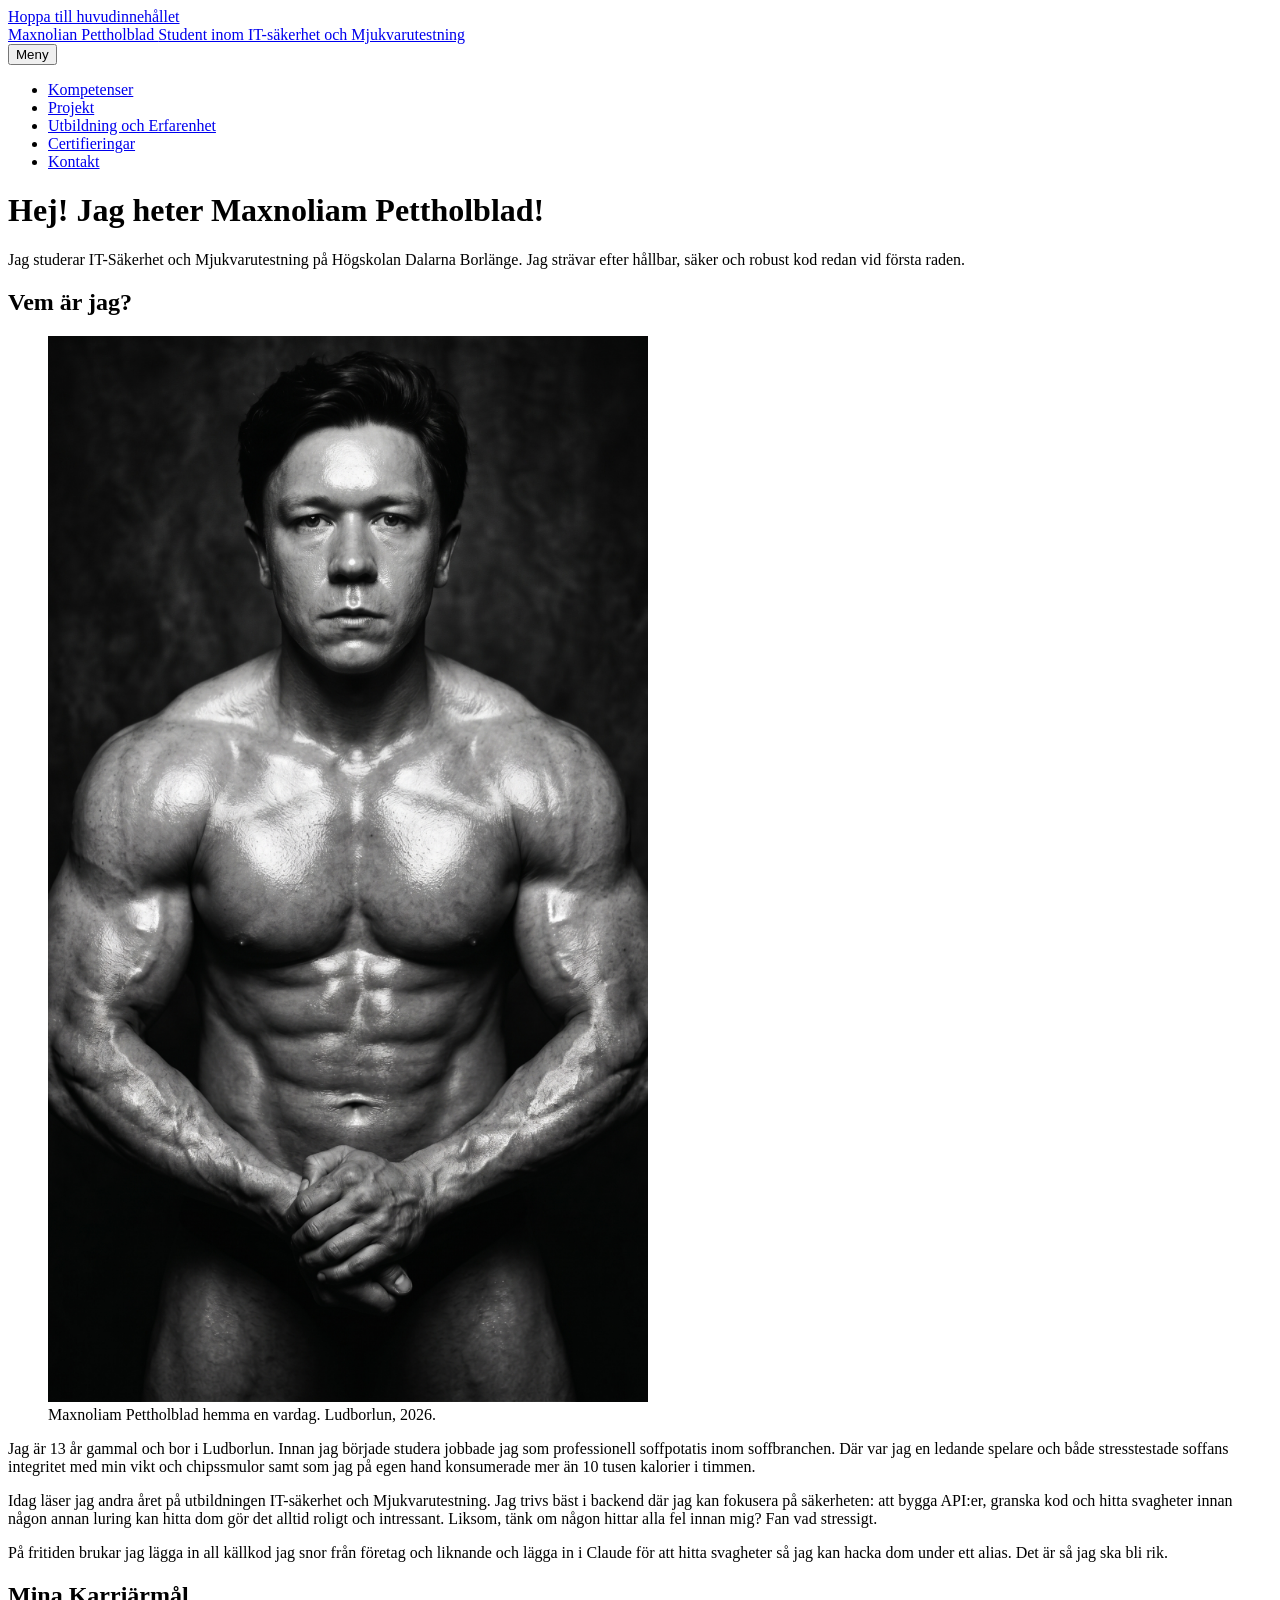
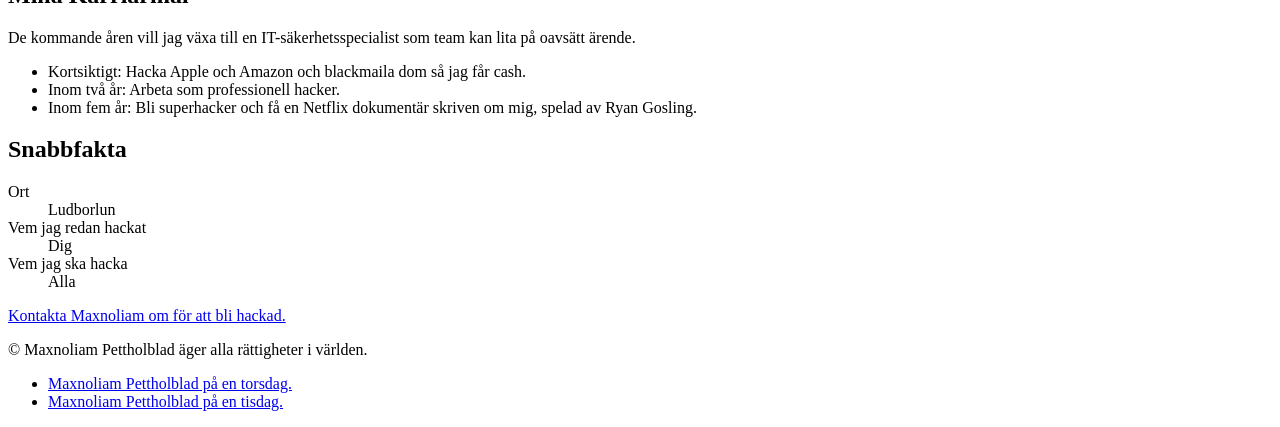
==== html/index.html @ b3d8486e "WILLIAM: Fixade bilder i HTML så det funkar på servern. (Lade till .. framför / i länken)" ====
<!DOCTYPE html>
<html lang="sv">
<head>
  <meta charset="UTF-8">
  <meta name="viewport" content="width=device-width, initial-scale=1">
  <title>Maxnoliam Pettholblad Portfolio</title>
  <meta name="description" content="Grundläggande information om vem Maxnoliam Pettholblad är och aspirerar att bli.">
  <link rel="stylesheet" href="../css/style.css">
  <script src="../js/script.js" defer></script>
</head>
<body>

<!--
En massa random skit kommer dyka upp här för jag har tråkigt, man måste ju underhålla sig på nåt sätt.
Allt random uppfyller samma krav som det som behövs för slutprodukten, bara att byta ut allt till lite mer seriösare innehåll.
Får be till gud bara att jag inte glömmer att fixa till nåt innan inlämning.
-->




<!--- Länk som hoppar över info och går rakt till det en anställare behöver veta -->
<a class="skip-link" href="#main-content">Hoppa till huvudinnehållet</a>

  <header class="site-header">
    <!-- Gör namnet högst upp till en länk -->
    <a class="site-header_logo" href="index.html">Maxnolian Pettholblad <span class="site-header__role">Student inom IT-säkerhet och Mjukvarutestning</span></a>

    <!-- Menyn högst upp som visar kategorier, se till att alla filer finns och att allt ser rätt ut -->
    <!-- Ska vara exakt samma på alla sidor -->
    <nav class="main-menu" aria-label="Huvudmeny">
      <button class="main-menu__toggle" type="button" data-js-action="toggle-menu" aria-expanded="false" aria-controls="main-menu-list">Meny</button>
      <ul class="main-menu__list" id="main-menu-list" data-js-target="menu">
        <li class="main-menu__item"><a class="main-menu__link" href="kompetenser.html">Kompetenser</a></li>
        <li class="main-menu__item"><a class="main-menu__link" href="projekt.html">Projekt</a></li>
        <li class="main-menu__item"><a class="main-menu__link" href="utbildning.html">Utbildning och Erfarenhet</a></li>
        <li class="main-menu__item"><a class="main-menu__link" href="certifieringar.html">Certifieringar</a></li>
        <li class="main-menu__item"><a class="main-menu__link" href="kontakt.html">Kontakt</a></li>
      </ul>
    </nav>
  </header>

  <!-- Huvudtexten, "vem är jag?" -->
  <main class="page" id="main-content">
    <h1 class="page__title">Hej! Jag heter Maxnoliam Pettholblad!</h1>
    <p class="page__intro">Jag studerar IT-Säkerhet och Mjukvarutestning på Högskolan Dalarna Borlänge. Jag strävar efter hållbar, säker och robust kod redan vid första raden.</p>

    <section class="topic" aria-labelledby="vem-rubrik">
      <h2 class="topic__title" id="vem-rubrik">Vem är jag?</h2>
      <figure class="profile">
        <img class="profile__photo" src="../images/jagmuskel.jpeg" alt="Porträtt av Maxnoliam Pettholblad som spänner sig och visar sina muskler. Bilden är svartvit och man ser nästan hela kroppen. Musklerna är sexiga och veniga. Han är oljad och glänser sexigt." width="600" height="1066">
        <figcaption class="profile__credit">Maxnoliam Pettholblad hemma en vardag. Ludborlun, 2026.</figcaption>
      </figure>
      <p class="topic__text">Jag är 13 år gammal och bor i Ludborlun. Innan jag började studera jobbade jag som professionell soffpotatis inom soffbranchen. Där var jag en ledande spelare och både stresstestade soffans integritet med min vikt och chipssmulor samt som jag på egen hand konsumerade mer än 10 tusen kalorier i timmen.</p>
      <p class="topic__text">Idag läser jag andra året på utbildningen IT-säkerhet och Mjukvarutestning. Jag trivs bäst i backend där jag kan fokusera på säkerheten: att bygga API:er, granska kod och hitta svagheter innan någon annan luring kan hitta dom gör det alltid roligt och intressant. Liksom, tänk om någon hittar alla fel innan mig? Fan vad stressigt.</p>
      <p class="topic__text">På fritiden brukar jag lägga in all källkod jag snor från företag och liknande och lägga in i Claude för att hitta svagheter så jag kan hacka dom under ett alias. Det är så jag ska bli rik.</p>
    </section>

    <!-- Karriärmål, pretty much exakt samma som huvudtexten -->
    <section class="topic" aria-labelledby="mal-rubrik">
      <h2 class="topic__title" id="mal-rubrik">Mina Karriärmål</h2>
      <p class="topic__text">De kommande åren vill jag växa till en IT-säkerhetsspecialist som team kan lita på oavsätt ärende.</p>
      <ul class="topic:__point" aria-labelledby="mal-rubrik">
        <li class="topic__point">Kortsiktigt: Hacka Apple och Amazon och blackmaila dom så jag får cash.</li>
        <li class="topic__point">Inom två år: Arbeta som professionell hacker.</li>
        <li class="topic__point">Inom fem år: Bli superhacker och få en Netflix dokumentär skriven om mig, spelad av Ryan Gosling.</li>
      </ul>
    </section>

    <!-- Lite info som sitter i en ruta på sidan av huvud texten, länkar till kontakt längst ner. -->
    <aside class="sidebar" aria-labelledby="fakta-rubrik">
      <h2 class="sidebar_title" id="fakta-rubrik">Snabbfakta</h2>
      <dl class="fact-list">
        <dt class="fact-list__term">Ort</dt>
        <dd class="fact-list__value">Ludborlun</dd>
        <dt class="fact-list__term">Vem jag redan hackat</dt>
        <dd class="fact-list__value">Dig</dd>
        <dt class="fact-list__term">Vem jag ska hacka</dt>
        <dd class="fact-list__value">Alla</dd>
      </dl>
      <p class="sidebar__text"><a class="sidebar__link" href="kontakt.html">Kontakta Maxnoliam om för att bli hackad.</a></p>
    </aside>
  </main>

<!-- Ska vara länkar här om jag orkar, annars får det leda till nåt -->
  <footer class="site-footer">
    <p class="site-footer__text">&copy; Maxnoliam Pettholblad äger alla rättigheter i världen.</p>
    <ul class="site-footer__links">
      <li class="site-footer__item"><a class="site-footer__link" href="../images/MaxSV.jpg" alt="Maxnoliam Pettholblad på en torsdag" width="400" height="400">Maxnoliam Pettholblad på en torsdag.</a></li>
      <li class="site-footer__item"><a class="site-footer__link" href="../images/noel.png" alt="Maxnoliam Pettholblad på en tisdag." width="400" height="400">Maxnoliam Pettholblad på en tisdag.</a></li>
    </ul>
  </footer>
</body>
</html>
---- css/style.css ----
/* BEM-klasser enligt kontrakt.md. Stilregler är frivilliga. */
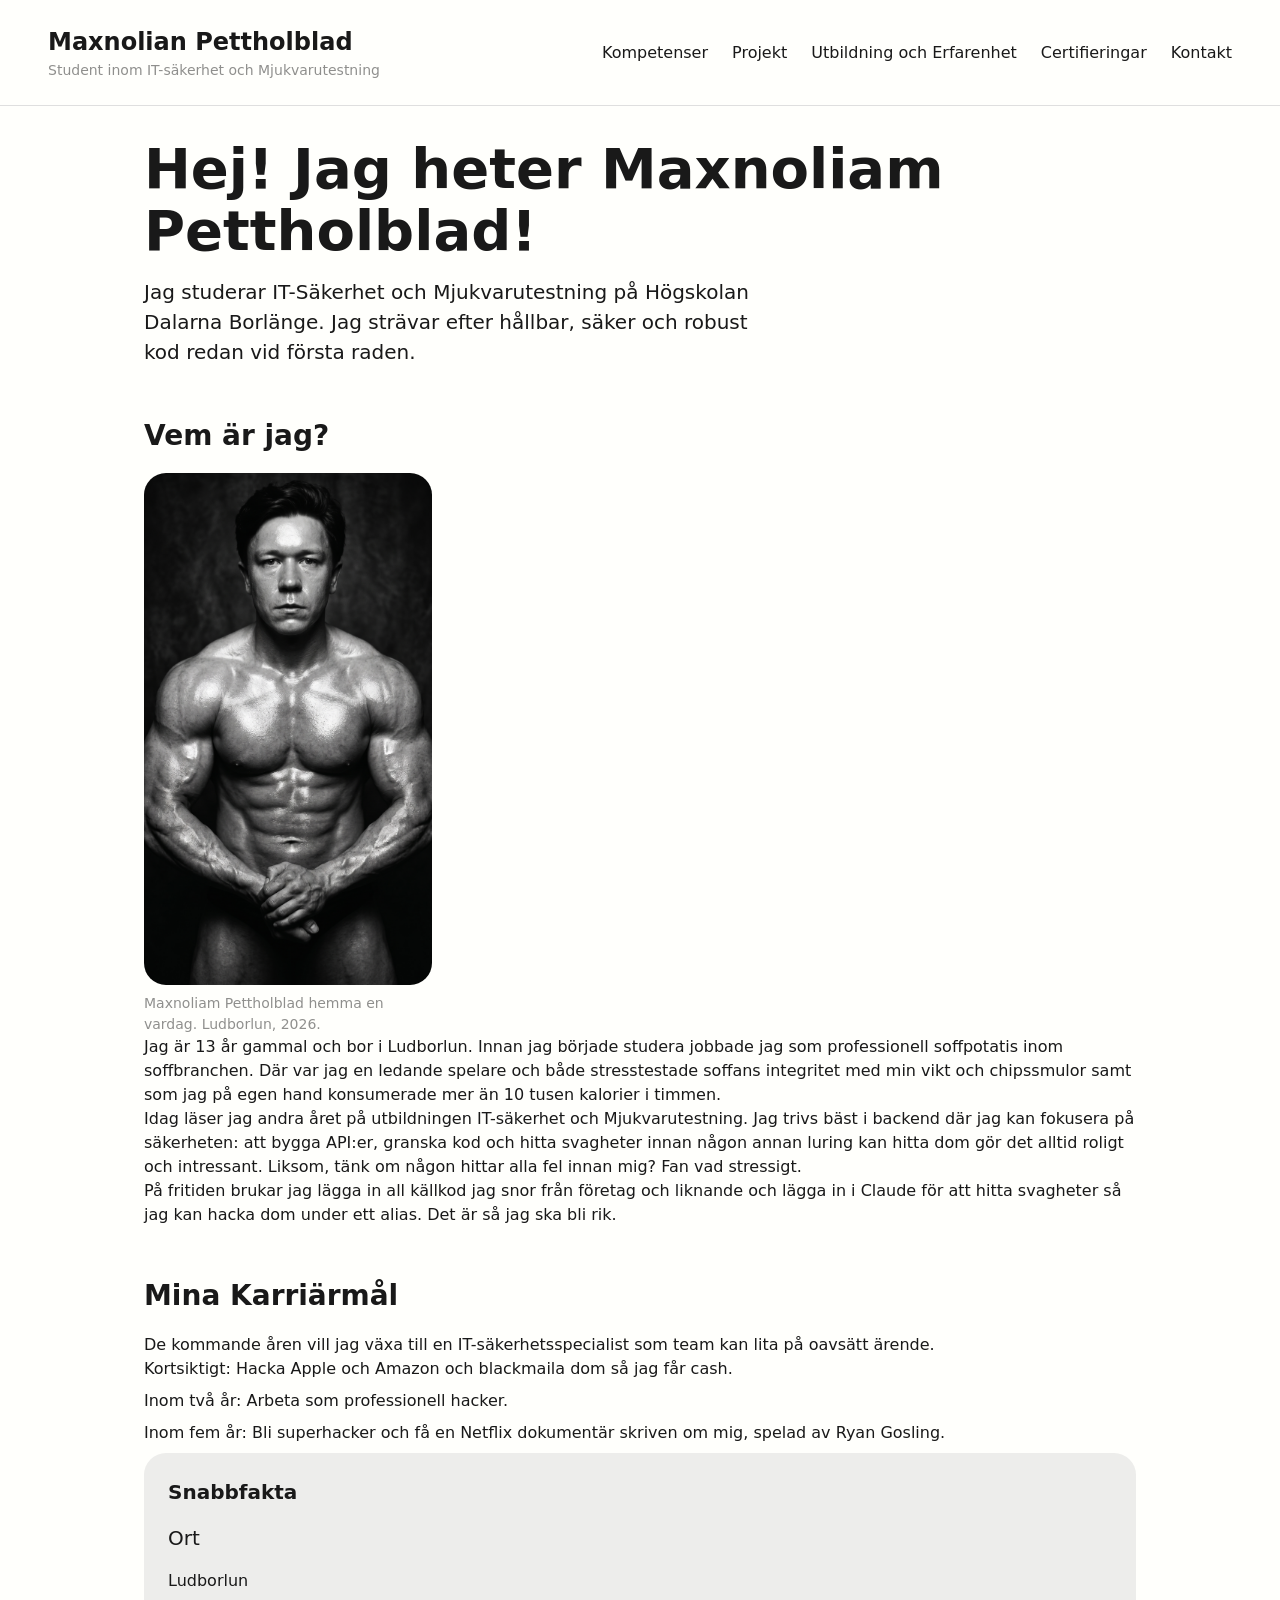
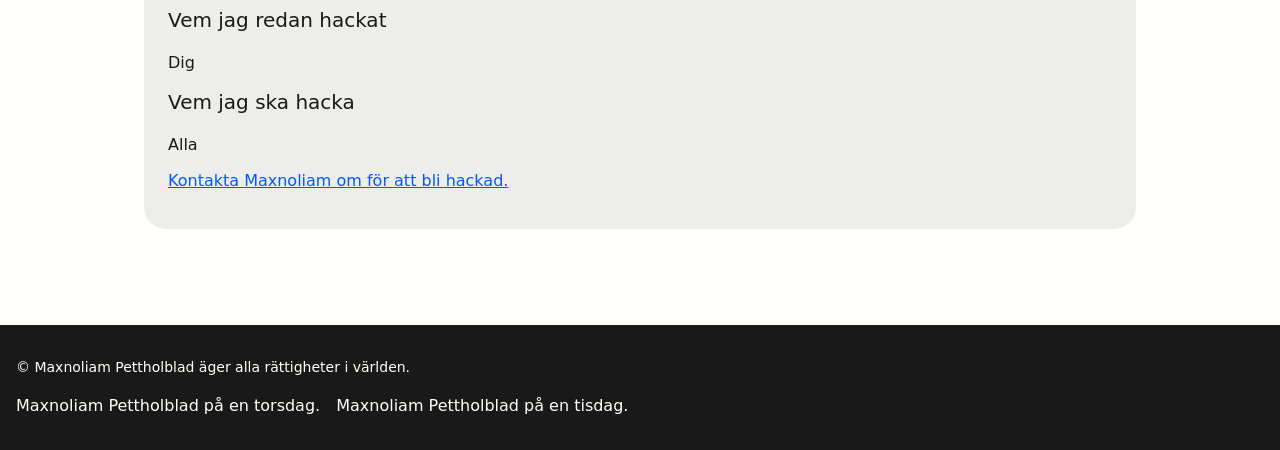
==== commit 816d9e7e: "owa" ====
--- a/html/index.html
+++ b/html/index.html
@@ -48,7 +48,7 @@
     <section class="topic" aria-labelledby="vem-rubrik">
       <h2 class="topic__title" id="vem-rubrik">Vem är jag?</h2>
       <figure class="profile">
-        <img class="profile__photo" src="../images/jagmuskel.jpeg" alt="Porträtt av Maxnoliam Pettholblad som spänner sig och visar sina muskler. Bilden är svartvit och man ser nästan hela kroppen. Musklerna är sexiga och veniga. Han är oljad och glänser sexigt." width="600" height="1066">
+        <img class="profile__photo" src="../images/jagmuskel.jpeg" alt="Porträtt av Maxnoliam Pettholblad som spänner sig och visar sina muskler. Bilden är svartvit och man ser nästan hela kroppen. Musklerna är sexiga och veniga. Han är oljad och glänser sexigt.">
         <figcaption class="profile__credit">Maxnoliam Pettholblad hemma en vardag. Ludborlun, 2026.</figcaption>
       </figure>
       <p class="topic__text">Jag är 13 år gammal och bor i Ludborlun. Innan jag började studera jobbade jag som professionell soffpotatis inom soffbranchen. Där var jag en ledande spelare och både stresstestade soffans integritet med min vikt och chipssmulor samt som jag på egen hand konsumerade mer än 10 tusen kalorier i timmen.</p>
--- a/css/style.css
+++ b/css/style.css
@@ -1 +1,626 @@
 /* BEM-klasser enligt kontrakt.md. Stilregler är frivilliga. */
+
+/* Själva webbsidans grundläggande bakgrund och textfärg */
+
+:root {
+    --font-sans: system-ui, -apple-system, "Helvetica Neue", Arial, sans-serif;
+    --color-paper: #fffffc;
+    --color-ink: #191919;
+    --color-blueprint: #0059ff;
+    --color-blueprint-hover: #0351e3;
+    --color-panel: #ededeb;
+    --color-line: #dfdfdf;
+    --color-muted: #00000070;
+    --color-danger: #b42318;
+    --radius-card: 1.375rem;
+    --radius-pill: 999px;
+}
+
+*, *::before, *::after {
+    box-sizing: border-box;
+    margin: 0;
+    padding: 0;
+}
+body {
+    font-family: var(--font-sans);
+    background-color: var(--color-paper);
+    color: var(--color-ink);
+    line-height: 1.5;
+}
+img{
+    max-width: 100%;
+    height: auto;
+    display:block;
+}
+
+ul {
+    list-style: none;
+}
+a {
+    color: inherit;
+}
+/* Synlig fokusring för tangentbordsanvändare */
+a:focus-visible,
+button:focus-visible,
+input:focus-visible,
+select:focus-visible,
+textarea:focus-visible {
+    outline: 2px solid var(--color-blueprint);
+    outline-offset: 2px;
+}
+/* Dold länk för tangentbordsnavigering som hoppar direkt till huvudinnehållet */
+.skip-link {
+position: absolute;
+    left: 1rem;
+    top: -4rem;
+    background: var(--color-ink);
+    padding: 0.5rem 1rem;
+    border-radius: var(--radius-pill);
+}
+.skip-link:focus{
+    top:1rem;
+}
+/* Sidans toppdel (header) som innehåller logga och meny */
+.site-header {
+    padding: 1.5rem 1rem;
+    border-bottom: 1px solid var(--color-line);
+}
+
+/* Logotypen eller namnet längst upp som fungerar som hemlänk */
+.site-header_logo {
+    font-size: 1.5rem;
+    font-weight: 600;
+text-decoration: none;
+}
+
+/* Undertexten/rollen inuti loggan (t.ex. "Student inom IT-säkerhet...") */
+.site-header__role {
+    display: block;
+    font-size: 0.875rem;
+    font-weight: 400;
+    color: var(--color-muted);
+}
+
+/* Huvudmenyns behållare (<nav>) */
+.main-menu {
+    padding-left: 0px;
+    padding-top: 0px;
+    margin-top:1rem;
+}
+
+/* Mobilknappen ("Meny") som öppnar/stänger menyn på små skärmar */
+.main-menu__toggle {
+    background: var(--color-ink);
+    color: var(--color-paper);
+    border:0;
+    border-radius: var(--radius-pill);
+    padding: 0.6rem 1.25rem;
+    cursor: pointer;
+}
+.main-menu__toggle:hover{
+    background: var(--color-blueprint);
+}
+
+/* Listan med menylänkar (dold som standard på mobil) */
+.main-menu__list {
+    display: none;
+}
+
+/* Listan med menylänkar när den har öppnats via JavaScript */
+.main-menu__list.is-open {
+    display: flex;
+    flex-direction: column;
+    gap:0.25rem;
+    margin-top: 0.75rem;
+}
+
+/* Enskilda listpunkter (<li>) inuti menyn */
+.main-menu__item {
+    padding-left: 0px;
+}
+
+/* Själva de klickbara textlänkarna (<a>) i menyn */
+.main-menu__link {
+    display: block;
+    padding: 0.5rem 0;
+    padding-left: 0;
+    text-decoration: none;
+}
+
+.main-menu__link:hover,.main-menu__link[aria-current="page"]{
+    color: var(--color-blueprint);
+    text-decoration: underline;
+}
+
+@media (min-width: 48rem) {
+    .site-header{
+        display: flex;
+        justify-content: space-between;
+        align-items: center;
+        padding: 1.5rem 3rem;
+    }
+    .main-menu{
+        margin-top: 0;
+    }
+    .main-menu__toggle{
+        display: none;
+    }
+    .main-menu__list{
+        display:flex;
+        flex-direction: row;
+        gap:1.5rem;
+        margin-top: 0;
+    }
+}
+
+/* Huvudbehållaren (<main>) för sidinnehållet – styr maxbredd och centrering */
+.page {
+    width: 100%;
+    max-width: 64rem;
+    margin: 0 auto;
+    padding: 2rem 1rem;
+
+}
+
+/* Sidans huvudrubrik (<h1>) */
+.page__title {
+font-size: clamp(2rem,6vw,3.5rem);
+    line-height: 1.1;
+    margin-bottom: 1rem;
+}
+
+/* Ingressen eller inledningstexten direkt under huvudrubriken */
+.page__intro {
+    font-size:1.25rem;
+    max-width: 40rem;
+    margin-bottom: 2rem;
+}
+
+/* En generell sektion på sidan som delar upp olika ämnen eller block */
+.topic {
+    margin-top: 3rem;
+}
+
+/* Rubriken (<h2>) för en sektion */
+.topic__title {
+    font-size: 1.75rem;
+    margin-bottom: 1rem;
+}
+.topic__points{
+    list-style: disc;
+    padding-left: 1.5rem;
+}
+.topic__point{
+    margin-bottom: 0.5rem;
+
+}
+
+/* Kort-komponent för att rama in projekt eller certifieringar */
+.card {
+    background-color: var(--color-paper);
+    padding: 1.5rem;
+    border-radius: var(--radius-card);
+    border: 1px solid var(--color-line);
+}
+
+/* Modifierare för extra framträdande kort */
+.card--featured {
+    background-color: var(--color-panel);
+    border-color: var(--color-ink);
+}
+
+/* Rubriken (<h3>) inuti ett kort */
+.card__title {
+    font-size: 1.25rem;
+    font-weight: 600;
+    margin-bottom: 0.5rem;
+}
+
+/* Fakta- eller datumtext på ett kort */
+.card__facts {
+    font-size: 0.875rem;
+    color:var(--color-muted);
+    margin-bottom: 0.75rem;
+}
+
+/* Brödtexten inuti ett kort */
+.card__text {
+margin-bottom: 1rem;
+}
+
+
+
+/* Sidans botten (footer) */
+.site-footer {
+    background: var(--color-ink);
+    color: var(--color-paper);
+    padding: 2rem 1rem;
+    margin-top: 4rem;
+}
+
+/* Copyright-texten i sidfoten */
+.site-footer__text {
+    font-size: 0.875rem;
+    margin-bottom: 1rem;
+}
+
+/* Listan med länkar i sidfoten */
+.site-footer__links {
+    display: flex;
+    flex-wrap: wrap;
+    gap:1rem;
+}
+
+/* Enskild listpunkt i sidfoten */
+.site-footer__item {
+list-style: none;
+}
+
+/* Själva länkarna i sidfoten */
+.site-footer__link {
+    text-decoration: none;
+}
+.site-footer__link:hover{
+    text-decoration: underline;
+}
+/* Behållare (<figure>) för profilbild och bildtext */
+.profile {
+    max-width: 18rem;
+}
+
+/* Själva profilbilden (<img>) */
+.profile__photo {
+    border-radius: var(--radius-card);
+}
+
+/* Bildtexten (<figcaption>) under profilbilden */
+.profile__credit {
+    font-size: 0.875rem;
+    color:var(--color-muted);
+    margin-top: 0.5rem;
+}
+
+/* Sidobox (<aside>) för snabbfakta vid sidan av huvudinnehållet */
+.sidebar {
+    background: var(--color-panel);
+    border-radius: var(--radius-card);
+    padding: 1.5rem;
+}
+
+/* Rubriken i sidoboxen */
+.sidebar_title {
+    font-size: 1.25rem;
+    margin-bottom: 1rem;
+}
+
+/* Definitionslista (<dl>) för snabbfakta */
+.fact-list {
+
+}
+
+/* Etiketten/termen (<dt>) i faktalistan (t.ex. "Ort") */
+.fact-list__term {
+    font-size: 1.25rem;
+    margin-bottom: 1rem;
+}
+
+/* Värdet (<dd>) i faktalistan (t.ex. "Ludborlun") */
+.fact-list__value {
+    margin-bottom: 0.75rem;
+}
+
+/* Vanlig text inuti sidoboxen */
+.sidebar__text {
+    margin-bottom: 0.75rem;
+}
+
+/* Länkar inuti sidoboxen */
+.sidebar__link {
+    color:var(--color-blueprint);
+}
+
+/* Tabellen som visar tekniska färdigheter och kunskapsnivåer */
+.skill-matrix {
+    width: 100%;
+    border-collapse: collapse;
+}
+
+/* Tabellens beskrivning/titel (<caption>) */
+.skill-matrix__title {
+    text-align: left;
+    font-weight: 600;
+    padding-bottom: 0.75rem;
+}
+
+/* En rad (<tr>) i kompetensmatrisen */
+.skill-matrix__row {
+    border-bottom: 1px solid var(--color-line);
+}
+
+/* Tabellrubriker (<th>) över kolumnerna */
+.skill-matrix__heading {
+    text-align: left;
+    padding: 0.75rem 0.5rem;
+    background: var(--color-panel);
+}
+
+/* Tekniknamnet i en tabellrad */
+.skill-matrix__skill,.skill-matrix__value {
+    padding: 0.75rem 0.5rem;
+
+}
+
+
+/* Listan över kontaktuppgifter (e-post, LinkedIn, GitHub) */
+.contact-list {
+    list-style: none;
+}
+
+/* Enskilt objekt i kontaktlistan */
+.contact-list__item {
+    margin-bottom: 0.5rem;
+}
+
+/* Länk i kontaktlistan */
+.contact-list__link {
+    color:var(--color-blueprint);
+}
+
+/* Knappen för att snabbkopiera e-postadressen */
+.contact-list__copy {
+    background: var(--color-panel);
+    border: 0;
+    border-radius: var(--radius-pill);
+    padding: 0.4rem 1rem;
+    cursor:pointer;
+}
+.contact-list__copy:hover{
+    background-color: var(--color-line);
+}
+/* Statustext som visar att e-postadressen kopierats */
+.contact-list__status {
+    font-size: 0.875rem;
+    color: var(--color-muted);
+}
+
+/* Kontaktformuläret (<form>) */
+.contact-form {
+    display: grid;
+    gap: 1.25rem;
+    max-width: 36rem;
+}
+
+/* Hjälptext i formuläret (t.ex. om obligatoriska fält) */
+.contact-form__hint {
+    font-size: 0.875rem;
+    color: var(--color-muted);
+}
+
+/* Behållare för ett enskilt formulärfält (label + input) */
+.contact-form__field {
+display: grid;
+    gap: 0.4rem;
+}
+
+/* Etiketten (<label>) som beskriver ett formulärfält */
+.contact-form__field-label {
+    font-weight: 500;
+}
+.contact-form__text-field,.contact-form__dropdown,.contact-form__message{
+    width: 100%;
+    font: inherit;
+    padding: 0.75rem 1rem;
+    background: var(--color-paper);
+    border: 1px solid var(--color-line);
+    border-radius: 0.75rem;
+}
+.contact-form__text-field:focus,.contact-form__dropdown:focus,.contact-form__message.focus{
+    border-color: var(--color-ink);
+}
+.contact-form__text-field[aria-invalid="true"],.contact-form__message[aria-invalid="true"]{
+    border-color: var(--color-danger);
+}
+
+/* Det stora textfältet (<textarea>) för meddelandet */
+.contact-form__message {
+    min-height: 8rem;
+    resize: vertical;
+}
+
+/* Teckenräknaren under meddelandefältet */
+.contact-form__counter {
+    font-size: 0.875rem;
+    color: var(--color-muted);
+    text-align: right;
+}
+
+/* Skicka-knappen i formuläret */
+.contact-form__choice {
+    border: 0;
+
+}
+.contact-form__choices-title{
+    font-weight: 500;
+    margin-bottom: 0.4rem;
+}
+.contact-form__choice{
+    display:flex;
+    align-items: center;
+    gap: 0.5rem;
+}
+.contact-form__radio{
+    accent-color: var(--color-ink);
+}
+
+.contact-form__field-label__inline{
+    font-weight: 400;
+}
+.contact-form__submit{
+    justify-self: start;
+    background: var(--color-blueprint);
+    color: var(--color-paper);
+    border: 0;
+    border-radius: var(--radius-pill);
+    padding: 0.8rem 1.75rem;
+    font:inherit;
+    cursor: pointer;
+}
+.contact-form__submit:hover{
+    background: var(--color-blueprint-hover);
+}
+/* Sektion för projektfiltrering */
+.filter {
+    margin-bottom: 2rem;
+}
+
+/* Rubrik för filtersektionen */
+.filter__title {
+    font-size: 1.25rem;
+    margin-bottom: 0.75rem;
+}
+
+/* Listan med filterknappar */
+.filter__options {
+    display: flex;
+    flex-wrap: wrap;
+    gap:0.5rem;
+}
+
+/* Enskild listpunkt för en filterknapp */
+.filter__item {
+    list-style:none;
+}
+.filter__item button{
+    background: var(--color-panel);
+    border: 0;
+    border-radius: var(--radius-pill);
+    padding: 0.5rem 1.25rem;
+    font:inherit;
+    cursor: pointer;
+}
+
+.filter__item button:hover{
+    background: var(--color-line);
+}
+
+
+/* Den aktiva filterknappen */
+.filter__option--active {
+    background: var(--color-ink) !important;
+    color: var(--color-paper);
+}
+
+/* Statustext som visar hur många projekt som visas just nu */
+.filter__status {
+    margin-top: 0.75rem;
+    font-size: 0.875rem;
+    color:var(--color-muted);
+}
+
+/* Behållaren som håller alla projektkort */
+/* CSS Grid för era projektkort (används i projekt.html) */
+.projekt-list {
+    display: grid;
+    gap: 1.5rem;
+}
+@media (min-width: 768px) {
+    .projekt-list {
+        grid-template-columns: repeat(2, 1fr);
+    }
+}
+/* Behållare (<figure>) för skärmdump i ett projektkort */
+.card__screenshot {
+margin-bottom: 1rem;
+}
+
+/* Själva bilden (<img>) för skärmdumpen */
+.card__image {
+    border-radius: 0.75rem;
+}
+
+/* Bildtexten under skärmdumpen */
+.card__screenshot-text {
+    font-size: 0.75rem;
+    color: var(--color-muted);
+    margin-top: 0.4rem;
+}
+
+/* Listan med tekniktaggar på ett projektkort */
+.card__tags {
+    display: flex;
+    flex-wrap: wrap;
+    gap:0.4rem;
+    margin-bottom: 1rem;
+
+}
+
+/* Enskild tekniktagg (t.ex. Python, Docker) */
+.card__tag {
+    background: var(--color-panel);
+    border-radius: var(--radius-pill);
+    padding: 0.2rem 0.75rem;
+    font-size: 0.875rem;
+}
+
+/* "Visa mer"-knappen på projektkortet */
+.card__toggle {
+    background: var(--color-ink);
+color:var(--color-paper);
+    border: 0;
+    border-radius: var(--radius-pill);
+    padding: 0.5rem 1.25rem;
+    cursor:pointer;
+}
+.card__toggle:hover{
+    background: var(--color-blueprint);
+}
+
+/* Den expanderbara rutan med extra information om projektet */
+.card__more {
+    margin-top: 1rem;
+    padding-top: 1rem;
+    border-top:1px solid var(--color-line);
+
+}
+.card__more[hidden]{
+    display: none;
+}
+/* Underrubrik (<h4>) inuti projektets extra information */
+.card__subtitle {
+    font-size: 1rem;
+    margin-bottom: 0.5rem;
+}
+
+/* Länk (t.ex. till GitHub) inuti projektkortet */
+.card__link {
+    color:var(--color-blueprint);
+}
+
+/* Tidslinje-lista (<ul>) under Utbildning */
+.timeline {
+    list-style: none;
+    border-left: 2px solid var(--color-line);
+    padding-left:1.5rem;
+}
+
+/* Enskild händelse (<li>) i tidslinjen */
+.timeline__item {
+    margin-bottom: 2rem;
+}
+
+/* Rubrik för en händelse i tidslinjen */
+.timeline__title {
+    font-size: 1.125rem;
+    font-weight: 600;
+}
+
+/* Tidsperiod och plats för en händelse i tidslinjen */
+.timeline__period {
+    font-size: 0.875rem;
+    color: var(--color-muted);
+}
+
+/* Beskrivande text för en händelse i tidslinjen */
+.timeline__text {
+    margin-top: 0.4rem;
+}
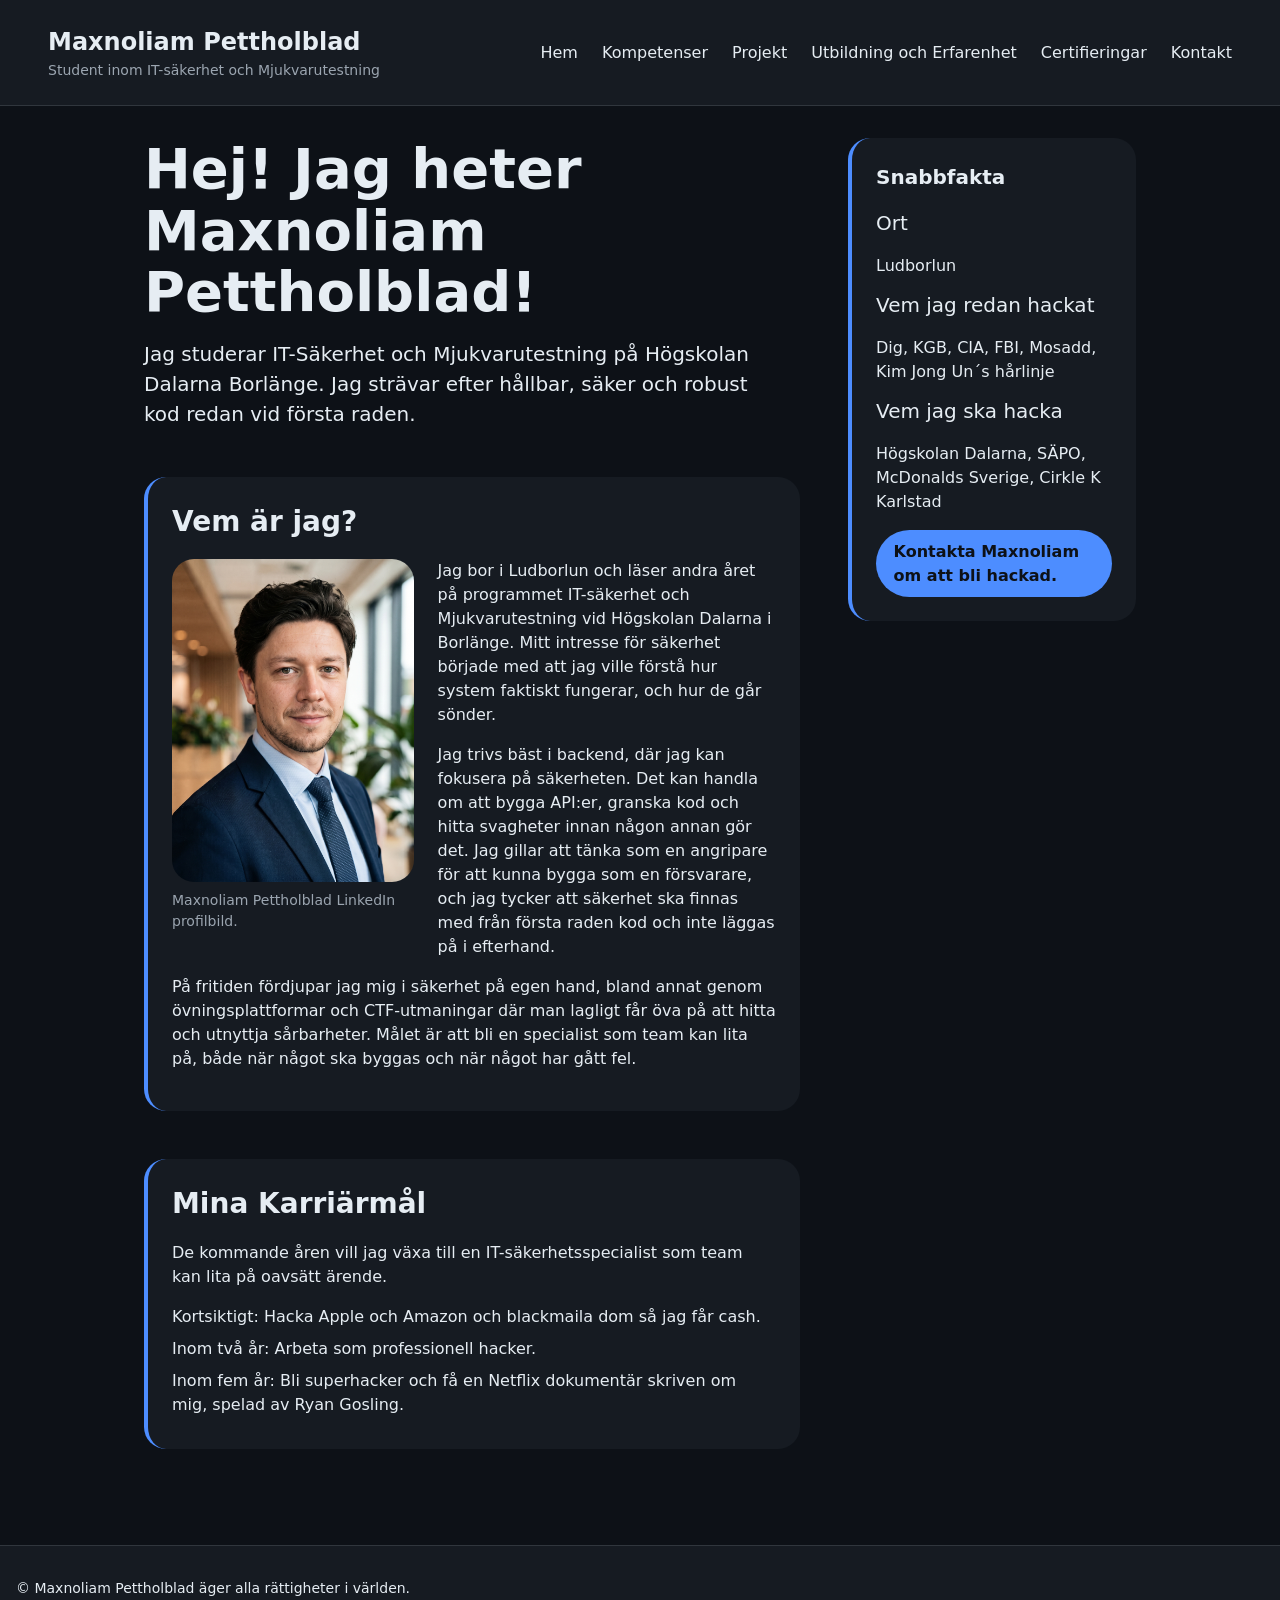
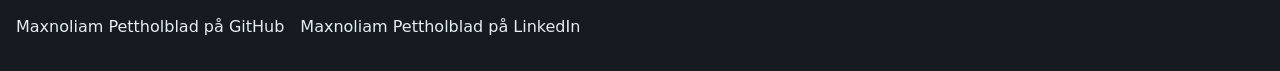
==== commit 9c28e68d: "ALLA: Fixade style.css så sidan såg fin ut. Fixade småfel i alla .html filer så länkar och text ser " ====
--- a/html/index.html
+++ b/html/index.html
@@ -24,13 +24,14 @@
 
   <header class="site-header">
     <!-- Gör namnet högst upp till en länk -->
-    <a class="site-header_logo" href="index.html">Maxnolian Pettholblad <span class="site-header__role">Student inom IT-säkerhet och Mjukvarutestning</span></a>
+    <a class="site-header_logo" href="index.html">Maxnoliam Pettholblad <span class="site-header__role">Student inom IT-säkerhet och Mjukvarutestning</span></a>
 
     <!-- Menyn högst upp som visar kategorier, se till att alla filer finns och att allt ser rätt ut -->
     <!-- Ska vara exakt samma på alla sidor -->
     <nav class="main-menu" aria-label="Huvudmeny">
       <button class="main-menu__toggle" type="button" data-js-action="toggle-menu" aria-expanded="false" aria-controls="main-menu-list">Meny</button>
       <ul class="main-menu__list" id="main-menu-list" data-js-target="menu">
+        <li class="main-menu__item"><a class="main-menu__link" href="index.html">Hem</a></li>
         <li class="main-menu__item"><a class="main-menu__link" href="kompetenser.html">Kompetenser</a></li>
         <li class="main-menu__item"><a class="main-menu__link" href="projekt.html">Projekt</a></li>
         <li class="main-menu__item"><a class="main-menu__link" href="utbildning.html">Utbildning och Erfarenhet</a></li>
@@ -48,19 +49,19 @@
     <section class="topic" aria-labelledby="vem-rubrik">
       <h2 class="topic__title" id="vem-rubrik">Vem är jag?</h2>
       <figure class="profile">
-        <img class="profile__photo" src="../images/jagmuskel.jpeg" alt="Porträtt av Maxnoliam Pettholblad som spänner sig och visar sina muskler. Bilden är svartvit och man ser nästan hela kroppen. Musklerna är sexiga och veniga. Han är oljad och glänser sexigt.">
-        <figcaption class="profile__credit">Maxnoliam Pettholblad hemma en vardag. Ludborlun, 2026.</figcaption>
+        <img class="profile__photo" src="../images/profilbild.jpg" alt="Porträtt av Maxnoliam Pettholblad i mörkblå kostym som står och ler framför kameran.">
+        <figcaption class="profile__credit">Maxnoliam Pettholblad LinkedIn profilbild.</figcaption>
       </figure>
-      <p class="topic__text">Jag är 13 år gammal och bor i Ludborlun. Innan jag började studera jobbade jag som professionell soffpotatis inom soffbranchen. Där var jag en ledande spelare och både stresstestade soffans integritet med min vikt och chipssmulor samt som jag på egen hand konsumerade mer än 10 tusen kalorier i timmen.</p>
-      <p class="topic__text">Idag läser jag andra året på utbildningen IT-säkerhet och Mjukvarutestning. Jag trivs bäst i backend där jag kan fokusera på säkerheten: att bygga API:er, granska kod och hitta svagheter innan någon annan luring kan hitta dom gör det alltid roligt och intressant. Liksom, tänk om någon hittar alla fel innan mig? Fan vad stressigt.</p>
-      <p class="topic__text">På fritiden brukar jag lägga in all källkod jag snor från företag och liknande och lägga in i Claude för att hitta svagheter så jag kan hacka dom under ett alias. Det är så jag ska bli rik.</p>
+      <p class="topic__text">Jag bor i Ludborlun och läser andra året på programmet IT-säkerhet och Mjukvarutestning vid Högskolan Dalarna i Borlänge. Mitt intresse för säkerhet började med att jag ville förstå hur system faktiskt fungerar, och hur de går sönder.</p>
+      <p class="topic__text">Jag trivs bäst i backend, där jag kan fokusera på säkerheten. Det kan handla om att bygga API:er, granska kod och hitta svagheter innan någon annan gör det. Jag gillar att tänka som en angripare för att kunna bygga som en försvarare, och jag tycker att säkerhet ska finnas med från första raden kod och inte läggas på i efterhand.</p>
+      <p class="topic__text">På fritiden fördjupar jag mig i säkerhet på egen hand, bland annat genom övningsplattformar och CTF-utmaningar där man lagligt får öva på att hitta och utnyttja sårbarheter. Målet är att bli en specialist som team kan lita på, både när något ska byggas och när något har gått fel.</p>
     </section>
 
     <!-- Karriärmål, pretty much exakt samma som huvudtexten -->
     <section class="topic" aria-labelledby="mal-rubrik">
       <h2 class="topic__title" id="mal-rubrik">Mina Karriärmål</h2>
       <p class="topic__text">De kommande åren vill jag växa till en IT-säkerhetsspecialist som team kan lita på oavsätt ärende.</p>
-      <ul class="topic:__point" aria-labelledby="mal-rubrik">
+      <ul class="topic__point" aria-labelledby="mal-rubrik">
         <li class="topic__point">Kortsiktigt: Hacka Apple och Amazon och blackmaila dom så jag får cash.</li>
         <li class="topic__point">Inom två år: Arbeta som professionell hacker.</li>
         <li class="topic__point">Inom fem år: Bli superhacker och få en Netflix dokumentär skriven om mig, spelad av Ryan Gosling.</li>
@@ -69,16 +70,16 @@
 
     <!-- Lite info som sitter i en ruta på sidan av huvud texten, länkar till kontakt längst ner. -->
     <aside class="sidebar" aria-labelledby="fakta-rubrik">
-      <h2 class="sidebar_title" id="fakta-rubrik">Snabbfakta</h2>
+      <h2 class="sidebar__title" id="fakta-rubrik">Snabbfakta</h2>
       <dl class="fact-list">
         <dt class="fact-list__term">Ort</dt>
         <dd class="fact-list__value">Ludborlun</dd>
         <dt class="fact-list__term">Vem jag redan hackat</dt>
-        <dd class="fact-list__value">Dig</dd>
+        <dd class="fact-list__value">Dig, KGB, CIA, FBI, Mosadd, Kim Jong Un´s hårlinje</dd>
         <dt class="fact-list__term">Vem jag ska hacka</dt>
-        <dd class="fact-list__value">Alla</dd>
+        <dd class="fact-list__value">Högskolan Dalarna, SÄPO, McDonalds Sverige, Cirkle K Karlstad</dd>
       </dl>
-      <p class="sidebar__text"><a class="sidebar__link" href="kontakt.html">Kontakta Maxnoliam om för att bli hackad.</a></p>
+      <p class="sidebar__text"><a class="sidebar__link" href="kontakt.html">Kontakta Maxnoliam om att bli hackad.</a></p>
     </aside>
   </main>
 
@@ -86,8 +87,8 @@
   <footer class="site-footer">
     <p class="site-footer__text">&copy; Maxnoliam Pettholblad äger alla rättigheter i världen.</p>
     <ul class="site-footer__links">
-      <li class="site-footer__item"><a class="site-footer__link" href="../images/MaxSV.jpg" alt="Maxnoliam Pettholblad på en torsdag" width="400" height="400">Maxnoliam Pettholblad på en torsdag.</a></li>
-      <li class="site-footer__item"><a class="site-footer__link" href="../images/noel.png" alt="Maxnoliam Pettholblad på en tisdag." width="400" height="400">Maxnoliam Pettholblad på en tisdag.</a></li>
+      <li class="site-footer__item"><a class="site-footer__link" href="https://github.com/" alt="GitHub länk">Maxnoliam Pettholblad på GitHub</a></li>
+      <li class="site-footer__item"><a class="site-footer__link" href="https://www.linkedin.com/" alt="LinkedIn länk">Maxnoliam Pettholblad på LinkedIn</a></li>
     </ul>
   </footer>
 </body>
--- a/css/style.css
+++ b/css/style.css
@@ -4,14 +4,14 @@
 
 :root {
     --font-sans: system-ui, -apple-system, "Helvetica Neue", Arial, sans-serif;
-    --color-paper: #fffffc;
-    --color-ink: #191919;
-    --color-blueprint: #0059ff;
-    --color-blueprint-hover: #0351e3;
-    --color-panel: #ededeb;
-    --color-line: #dfdfdf;
-    --color-muted: #00000070;
-    --color-danger: #b42318;
+    --color-paper: #0d1117;            /* bakgrund (var ljus, nu mörk) */
+    --color-ink: #e6edf3;              /* text (var mörk, nu ljus) */
+    --color-blueprint: #4d8dff;        /* accentblå, ljusare så den syns på mörkt */
+    --color-blueprint-hover: #79a8ff;
+    --color-panel: #161b22;            /* rutor */
+    --color-line: #30363d;             /* linjer och ramar */
+    --color-muted: #9ba5b0;            /* nedtonad text */
+    --color-danger: #f97066;
     --radius-card: 1.375rem;
     --radius-pill: 999px;
 }
@@ -50,7 +50,7 @@
 }
 /* Dold länk för tangentbordsnavigering som hoppar direkt till huvudinnehållet */
 .skip-link {
-position: absolute;
+    position: absolute;
     left: 1rem;
     top: -4rem;
     background: var(--color-ink);
@@ -62,6 +62,7 @@
 }
 /* Sidans toppdel (header) som innehåller logga och meny */
 .site-header {
+    background: var(--color-panel);
     padding: 1.5rem 1rem;
     border-bottom: 1px solid var(--color-line);
 }
@@ -70,7 +71,7 @@
 .site-header_logo {
     font-size: 1.5rem;
     font-weight: 600;
-text-decoration: none;
+    text-decoration: none;
 }
 
 /* Undertexten/rollen inuti loggan (t.ex. "Student inom IT-säkerhet...") */
@@ -164,7 +165,7 @@
 
 /* Sidans huvudrubrik (<h1>) */
 .page__title {
-font-size: clamp(2rem,6vw,3.5rem);
+    font-size: clamp(2rem,6vw,3.5rem);
     line-height: 1.1;
     margin-bottom: 1rem;
 }
@@ -186,6 +187,12 @@
     font-size: 1.75rem;
     margin-bottom: 1rem;
 }
+
+/* Stycken (<p>) i en sektion */
+.topic__text {
+    margin-bottom: 1rem;
+}
+
 .topic__points{
     list-style: disc;
     padding-left: 1.5rem;
@@ -225,15 +232,16 @@
 
 /* Brödtexten inuti ett kort */
 .card__text {
-margin-bottom: 1rem;
+    margin-bottom: 1rem;
 }
 
 
 
 /* Sidans botten (footer) */
 .site-footer {
-    background: var(--color-ink);
-    color: var(--color-paper);
+    background: var(--color-panel);
+    color: var(--color-ink);
+    border-top: 1px solid var(--color-line);
     padding: 2rem 1rem;
     margin-top: 4rem;
 }
@@ -253,7 +261,7 @@
 
 /* Enskild listpunkt i sidfoten */
 .site-footer__item {
-list-style: none;
+    list-style: none;
 }
 
 /* Själva länkarna i sidfoten */
@@ -268,6 +276,23 @@
     max-width: 18rem;
 }
 
+/* På bredare skärmar: bilden till vänster, texten flyter till höger om den */
+@media (min-width: 40rem) {
+    .profile {
+        float: left;
+        width: min(18rem, 40%);
+        margin: 0 1.5rem 1rem 0;
+    }
+    /* Sektionen växer så att den rymmer den flytande bilden */
+    .topic {
+        display: flow-root;
+    }
+    /* Texten stannar i en egen spalt bredvid bilden och glider inte in under den */
+    .profile ~ .topic__text {
+        display: flow-root;
+    }
+}
+
 /* Själva profilbilden (<img>) */
 .profile__photo {
     border-radius: var(--radius-card);
@@ -280,15 +305,38 @@
     margin-top: 0.5rem;
 }
 
-/* Sidobox (<aside>) för snabbfakta vid sidan av huvudinnehållet */
-.sidebar {
+/* På bredare skärmar: två kolumner – innehållet till vänster, sidoboxen till höger */
+@media (min-width: 48rem) {
+    .page {
+        display: grid;
+        grid-template-columns: minmax(0, 1fr) 18rem;
+        column-gap: 3rem;
+        align-items: start;
+    }
+    .page > * {
+        grid-column: 1;
+    }
+    /* I grid läggs marginaler ihop i stället för att överlappa – undvik dubbelt mellanrum */
+    .page__intro {
+        margin-bottom: 0;
+    }
+    .page > .sidebar {
+        grid-column: 2;
+        grid-row: 1 / span 20; /* sträcker sig bredvid allt innehåll i vänsterkolumnen */
+    }
+}
+
+/* Sidobox och innehållssektioner delar samma ruta */
+.sidebar,
+.topic {
     background: var(--color-panel);
+    border-left: 4px solid var(--color-blueprint);
     border-radius: var(--radius-card);
     padding: 1.5rem;
 }
 
 /* Rubriken i sidoboxen */
-.sidebar_title {
+.sidebar__title {
     font-size: 1.25rem;
     margin-bottom: 1rem;
 }
@@ -311,12 +359,22 @@
 
 /* Vanlig text inuti sidoboxen */
 .sidebar__text {
-    margin-bottom: 0.75rem;
-}
-
-/* Länkar inuti sidoboxen */
+    margin: 1rem 0 0;
+}
+
+/* Uppmaning/länk inuti sidoboxen – ser ut som en knapp */
 .sidebar__link {
-    color:var(--color-blueprint);
+    display: inline-block;
+    padding: 0.6rem 1.1rem;
+    border-radius: var(--radius-pill);
+    background: var(--color-blueprint);
+    color: var(--color-paper);
+    font-weight: 600;
+    text-decoration: none;
+}
+.sidebar__link:hover {
+    background: var(--color-blueprint-hover);
+    color: var(--color-paper);
 }
 
 /* Tabellen som visar tekniska färdigheter och kunskapsnivåer */
@@ -398,7 +456,7 @@
 
 /* Behållare för ett enskilt formulärfält (label + input) */
 .contact-form__field {
-display: grid;
+    display: grid;
     gap: 0.4rem;
 }
 
@@ -530,7 +588,7 @@
 }
 /* Behållare (<figure>) för skärmdump i ett projektkort */
 .card__screenshot {
-margin-bottom: 1rem;
+    margin-bottom: 1rem;
 }
 
 /* Själva bilden (<img>) för skärmdumpen */
@@ -565,7 +623,7 @@
 /* "Visa mer"-knappen på projektkortet */
 .card__toggle {
     background: var(--color-ink);
-color:var(--color-paper);
+    color:var(--color-paper);
     border: 0;
     border-radius: var(--radius-pill);
     padding: 0.5rem 1.25rem;
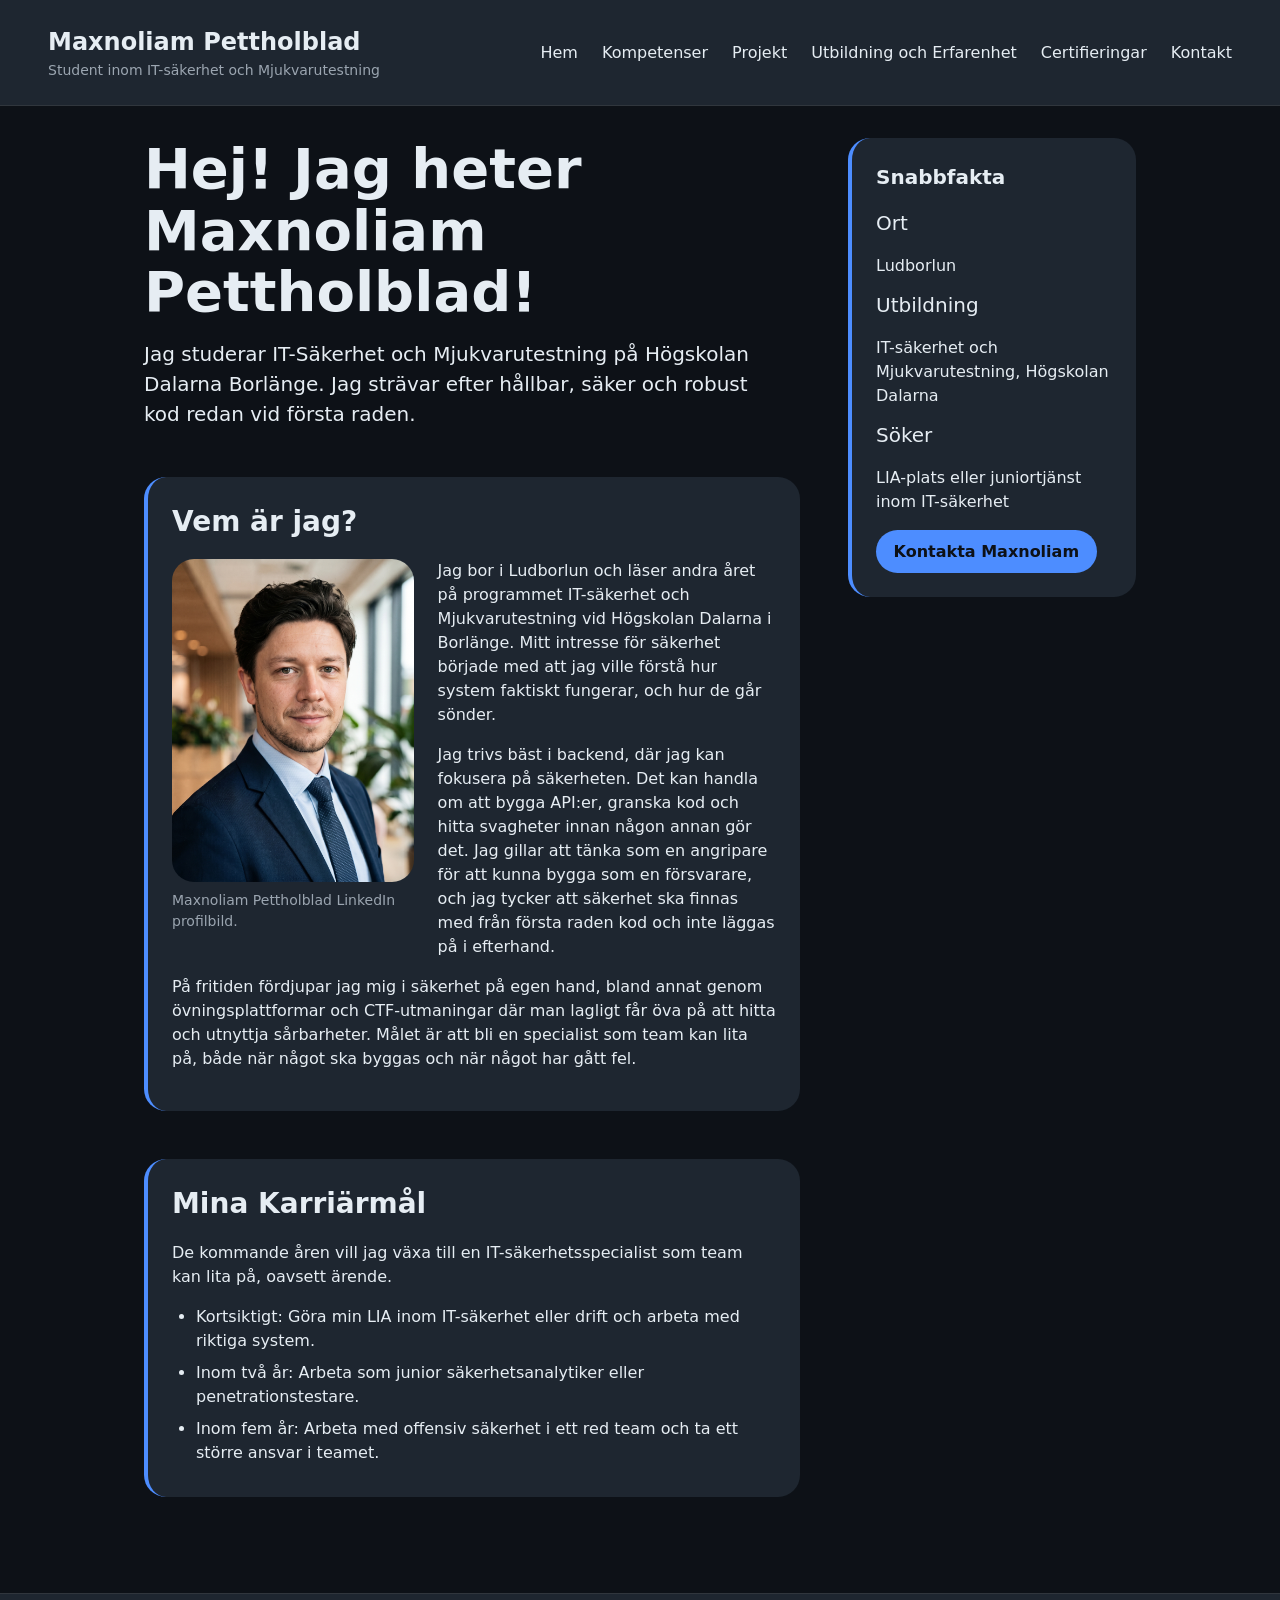
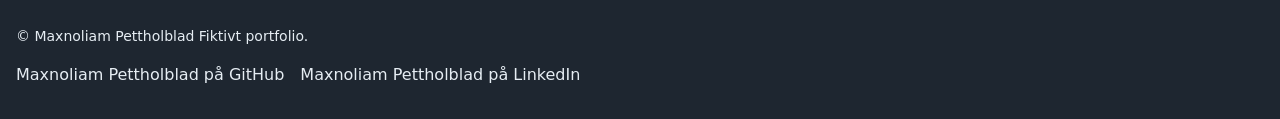
==== commit e660d803: "ALLA: Fixade klart kontrakt.md, fixade en massa småfel som stavfel i alla filer. Snyggat till och st" ====
--- a/html/index.html
+++ b/html/index.html
@@ -24,11 +24,12 @@
 
   <header class="site-header">
     <!-- Gör namnet högst upp till en länk -->
-    <a class="site-header_logo" href="index.html">Maxnoliam Pettholblad <span class="site-header__role">Student inom IT-säkerhet och Mjukvarutestning</span></a>
+    <a class="site-header__logo" href="index.html">Maxnoliam Pettholblad <span class="site-header__role">Student inom IT-säkerhet och Mjukvarutestning</span></a>
 
     <!-- Menyn högst upp som visar kategorier, se till att alla filer finns och att allt ser rätt ut -->
     <!-- Ska vara exakt samma på alla sidor -->
     <nav class="main-menu" aria-label="Huvudmeny">
+      <!-- JS: Visar och döljer menylistan på smala skärmar. Vid klick växlar knappens aria-expanded mellan "false" och "true" och listan med data-js-target="menu" visas eller döljs. Escape-tangenten ska stänga menyn och flytta fokus tillbaka till knappen. -->
       <button class="main-menu__toggle" type="button" data-js-action="toggle-menu" aria-expanded="false" aria-controls="main-menu-list">Meny</button>
       <ul class="main-menu__list" id="main-menu-list" data-js-target="menu">
         <li class="main-menu__item"><a class="main-menu__link" href="index.html">Hem</a></li>
@@ -60,11 +61,11 @@
     <!-- Karriärmål, pretty much exakt samma som huvudtexten -->
     <section class="topic" aria-labelledby="mal-rubrik">
       <h2 class="topic__title" id="mal-rubrik">Mina Karriärmål</h2>
-      <p class="topic__text">De kommande åren vill jag växa till en IT-säkerhetsspecialist som team kan lita på oavsätt ärende.</p>
-      <ul class="topic__point" aria-labelledby="mal-rubrik">
-        <li class="topic__point">Kortsiktigt: Hacka Apple och Amazon och blackmaila dom så jag får cash.</li>
-        <li class="topic__point">Inom två år: Arbeta som professionell hacker.</li>
-        <li class="topic__point">Inom fem år: Bli superhacker och få en Netflix dokumentär skriven om mig, spelad av Ryan Gosling.</li>
+      <p class="topic__text">De kommande åren vill jag växa till en IT-säkerhetsspecialist som team kan lita på, oavsett ärende.</p>
+      <ul class="topic__points" aria-labelledby="mal-rubrik">
+        <li class="topic__point">Kortsiktigt: Göra min LIA inom IT-säkerhet eller drift och arbeta med riktiga system.</li>
+        <li class="topic__point">Inom två år: Arbeta som junior säkerhetsanalytiker eller penetrationstestare.</li>
+        <li class="topic__point">Inom fem år: Arbeta med offensiv säkerhet i ett red team och ta ett större ansvar i teamet.</li>
       </ul>
     </section>
 
@@ -74,21 +75,21 @@
       <dl class="fact-list">
         <dt class="fact-list__term">Ort</dt>
         <dd class="fact-list__value">Ludborlun</dd>
-        <dt class="fact-list__term">Vem jag redan hackat</dt>
-        <dd class="fact-list__value">Dig, KGB, CIA, FBI, Mosadd, Kim Jong Un´s hårlinje</dd>
-        <dt class="fact-list__term">Vem jag ska hacka</dt>
-        <dd class="fact-list__value">Högskolan Dalarna, SÄPO, McDonalds Sverige, Cirkle K Karlstad</dd>
+        <dt class="fact-list__term">Utbildning</dt>
+        <dd class="fact-list__value">IT-säkerhet och Mjukvarutestning, Högskolan Dalarna</dd>
+        <dt class="fact-list__term">Söker</dt>
+        <dd class="fact-list__value">LIA-plats eller juniortjänst inom IT-säkerhet</dd>
       </dl>
-      <p class="sidebar__text"><a class="sidebar__link" href="kontakt.html">Kontakta Maxnoliam om att bli hackad.</a></p>
+      <p class="sidebar__text"><a class="sidebar__link" href="kontakt.html">Kontakta Maxnoliam</a></p>
     </aside>
   </main>
 
 <!-- Ska vara länkar här om jag orkar, annars får det leda till nåt -->
   <footer class="site-footer">
-    <p class="site-footer__text">&copy; Maxnoliam Pettholblad äger alla rättigheter i världen.</p>
+    <p class="site-footer__text">&copy; Maxnoliam Pettholblad Fiktivt portfolio.</p>
     <ul class="site-footer__links">
-      <li class="site-footer__item"><a class="site-footer__link" href="https://github.com/" alt="GitHub länk">Maxnoliam Pettholblad på GitHub</a></li>
-      <li class="site-footer__item"><a class="site-footer__link" href="https://www.linkedin.com/" alt="LinkedIn länk">Maxnoliam Pettholblad på LinkedIn</a></li>
+      <li class="site-footer__item"><a class="site-footer__link" href="https://github.com/">Maxnoliam Pettholblad på GitHub</a></li>
+      <li class="site-footer__item"><a class="site-footer__link" href="https://www.linkedin.com/">Maxnoliam Pettholblad på LinkedIn</a></li>
     </ul>
   </footer>
 </body>
--- a/css/style.css
+++ b/css/style.css
@@ -3,12 +3,13 @@
 /* Själva webbsidans grundläggande bakgrund och textfärg */
 
 :root {
+    color-scheme: dark;                /* mörka formulärkontroller, scrollbars m.m. */
     --font-sans: system-ui, -apple-system, "Helvetica Neue", Arial, sans-serif;
     --color-paper: #0d1117;            /* bakgrund (var ljus, nu mörk) */
     --color-ink: #e6edf3;              /* text (var mörk, nu ljus) */
     --color-blueprint: #4d8dff;        /* accentblå, ljusare så den syns på mörkt */
     --color-blueprint-hover: #79a8ff;
-    --color-panel: #161b22;            /* rutor */
+    --color-panel: #1e2630;            /* rutor */
     --color-line: #30363d;             /* linjer och ramar */
     --color-muted: #9ba5b0;            /* nedtonad text */
     --color-danger: #f97066;
@@ -54,6 +55,7 @@
     left: 1rem;
     top: -4rem;
     background: var(--color-ink);
+    color: var(--color-paper);
     padding: 0.5rem 1rem;
     border-radius: var(--radius-pill);
 }
@@ -68,7 +70,7 @@
 }
 
 /* Logotypen eller namnet längst upp som fungerar som hemlänk */
-.site-header_logo {
+.site-header__logo {
     font-size: 1.5rem;
     font-weight: 600;
     text-decoration: none;
@@ -202,6 +204,12 @@
 
 }
 
+/* Underrubrik (<h3>) inuti en sektion */
+.topic__subtitle {
+    font-size: 1.125rem;
+    margin: 1.5rem 0 0.5rem;
+}
+
 /* Kort-komponent för att rama in projekt eller certifieringar */
 .card {
     background-color: var(--color-paper);
@@ -307,17 +315,18 @@
 
 /* På bredare skärmar: två kolumner – innehållet till vänster, sidoboxen till höger */
 @media (min-width: 48rem) {
-    .page {
+    /* Bara sidor som har en sidobox får två kolumner */
+    .page:has(> .sidebar) {
         display: grid;
         grid-template-columns: minmax(0, 1fr) 18rem;
         column-gap: 3rem;
         align-items: start;
     }
-    .page > * {
+    .page:has(> .sidebar) > * {
         grid-column: 1;
     }
     /* I grid läggs marginaler ihop i stället för att överlappa – undvik dubbelt mellanrum */
-    .page__intro {
+    .page:has(> .sidebar) > .page__intro {
         margin-bottom: 0;
     }
     .page > .sidebar {
@@ -426,14 +435,18 @@
 
 /* Knappen för att snabbkopiera e-postadressen */
 .contact-list__copy {
-    background: var(--color-panel);
-    border: 0;
+    background: transparent;
+    color: var(--color-ink);
+    border: 1px solid var(--color-line);
+    font: inherit;
+    font-size: 0.875rem;
     border-radius: var(--radius-pill);
     padding: 0.4rem 1rem;
     cursor:pointer;
 }
 .contact-list__copy:hover{
-    background-color: var(--color-line);
+    border-color: var(--color-blueprint);
+    color: var(--color-blueprint);
 }
 /* Statustext som visar att e-postadressen kopierats */
 .contact-list__status {
@@ -467,12 +480,13 @@
 .contact-form__text-field,.contact-form__dropdown,.contact-form__message{
     width: 100%;
     font: inherit;
+    color: var(--color-ink);
     padding: 0.75rem 1rem;
     background: var(--color-paper);
     border: 1px solid var(--color-line);
     border-radius: 0.75rem;
 }
-.contact-form__text-field:focus,.contact-form__dropdown:focus,.contact-form__message.focus{
+.contact-form__text-field:focus,.contact-form__dropdown:focus,.contact-form__message:focus{
     border-color: var(--color-ink);
 }
 .contact-form__text-field[aria-invalid="true"],.contact-form__message[aria-invalid="true"]{
@@ -492,10 +506,19 @@
     text-align: right;
 }
 
-/* Skicka-knappen i formuläret */
-.contact-form__choice {
+/* Gruppen med radioknappar (<fieldset>) – ta bort webbläsarens standardram */
+.contact-form__choices {
     border: 0;
-
+    padding: 0;
+    margin: 0;
+}
+.contact-form__choices-title {
+    padding: 0;
+}
+/* Alternativen i dropdown-listan */
+.contact-form__dropdown option {
+    color: var(--color-ink);
+    background-color: var(--color-paper);
 }
 .contact-form__choices-title{
     font-weight: 500;
@@ -510,7 +533,7 @@
     accent-color: var(--color-ink);
 }
 
-.contact-form__field-label__inline{
+.contact-form__field-label--inline{
     font-weight: 400;
 }
 .contact-form__submit{
@@ -526,54 +549,6 @@
 .contact-form__submit:hover{
     background: var(--color-blueprint-hover);
 }
-/* Sektion för projektfiltrering */
-.filter {
-    margin-bottom: 2rem;
-}
-
-/* Rubrik för filtersektionen */
-.filter__title {
-    font-size: 1.25rem;
-    margin-bottom: 0.75rem;
-}
-
-/* Listan med filterknappar */
-.filter__options {
-    display: flex;
-    flex-wrap: wrap;
-    gap:0.5rem;
-}
-
-/* Enskild listpunkt för en filterknapp */
-.filter__item {
-    list-style:none;
-}
-.filter__item button{
-    background: var(--color-panel);
-    border: 0;
-    border-radius: var(--radius-pill);
-    padding: 0.5rem 1.25rem;
-    font:inherit;
-    cursor: pointer;
-}
-
-.filter__item button:hover{
-    background: var(--color-line);
-}
-
-
-/* Den aktiva filterknappen */
-.filter__option--active {
-    background: var(--color-ink) !important;
-    color: var(--color-paper);
-}
-
-/* Statustext som visar hur många projekt som visas just nu */
-.filter__status {
-    margin-top: 0.75rem;
-    font-size: 0.875rem;
-    color:var(--color-muted);
-}
 
 /* Behållaren som håller alla projektkort */
 /* CSS Grid för era projektkort (används i projekt.html) */
@@ -620,19 +595,6 @@
     font-size: 0.875rem;
 }
 
-/* "Visa mer"-knappen på projektkortet */
-.card__toggle {
-    background: var(--color-ink);
-    color:var(--color-paper);
-    border: 0;
-    border-radius: var(--radius-pill);
-    padding: 0.5rem 1.25rem;
-    cursor:pointer;
-}
-.card__toggle:hover{
-    background: var(--color-blueprint);
-}
-
 /* Den expanderbara rutan med extra information om projektet */
 .card__more {
     margin-top: 1rem;
@@ -640,9 +602,6 @@
     border-top:1px solid var(--color-line);
 
 }
-.card__more[hidden]{
-    display: none;
-}
 /* Underrubrik (<h4>) inuti projektets extra information */
 .card__subtitle {
     font-size: 1rem;
@@ -681,4 +640,45 @@
 /* Beskrivande text för en händelse i tidslinjen */
 .timeline__text {
     margin-top: 0.4rem;
-}+}
+/* Länk i sidans huvudinnehåll (t.ex. tillbaka-länken på tack-sidan) */
+.page__link {
+    color: var(--color-blueprint);
+}
+.page__link:hover {
+    color: var(--color-blueprint-hover);
+}
+
+/* Kvittot på tack-sidan som visar det som skickades */
+.receipt {
+    background: var(--color-panel);
+    border-left: 4px solid var(--color-blueprint);
+    border-radius: var(--radius-card);
+    padding: 1.5rem;
+    margin-bottom: 2rem;
+    max-width: 40rem;
+}
+
+/* Rubriken (<h2>) i kvittot */
+.receipt__title {
+    font-size: 1.25rem;
+    margin-bottom: 1rem;
+}
+
+/* Definitionslistan (<dl>) med de skickade uppgifterna */
+.receipt__details {
+    display: grid;
+    gap: 0.25rem;
+}
+
+/* Fältets namn (<dt>), t.ex. "Namn" */
+.receipt__term {
+    font-weight: 600;
+    color: var(--color-muted);
+    margin-top: 0.75rem;
+}
+
+/* Det användaren skrev (<dd>) */
+.receipt__value {
+    overflow-wrap: anywhere;
+}
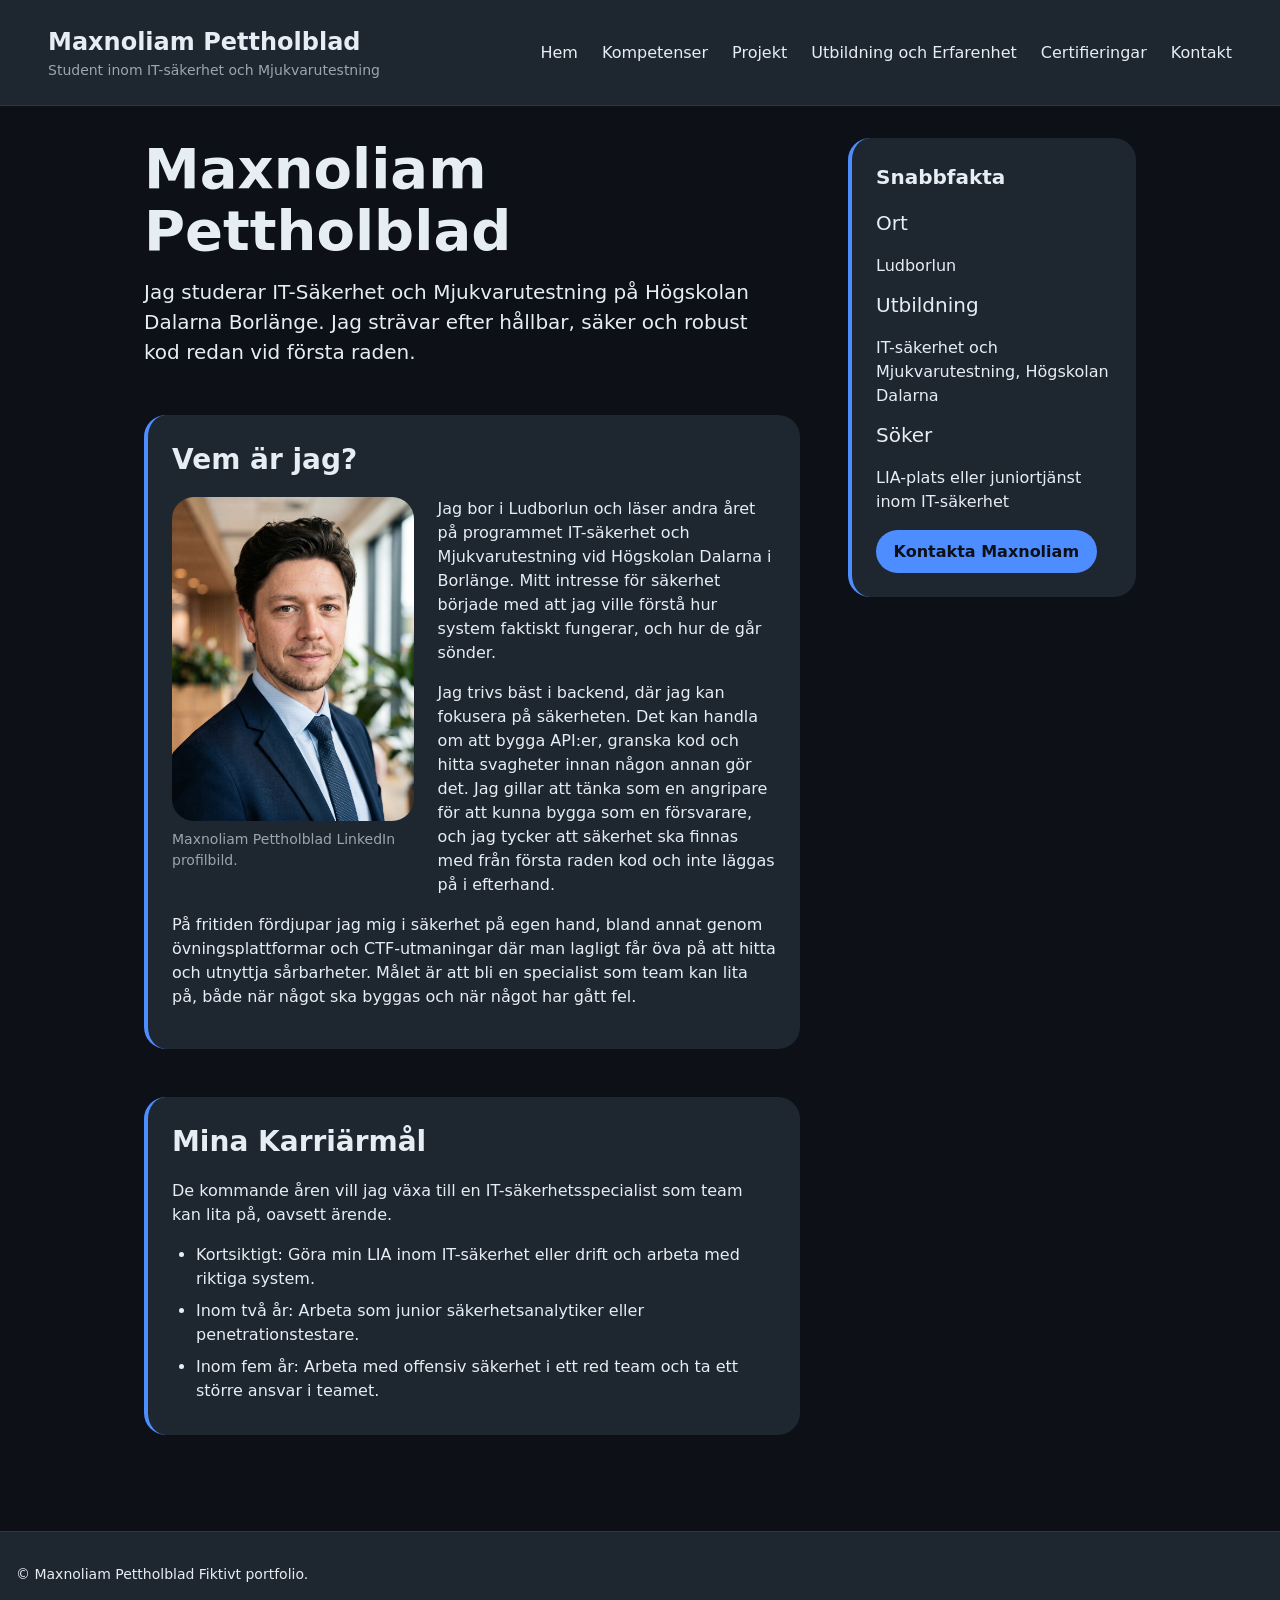
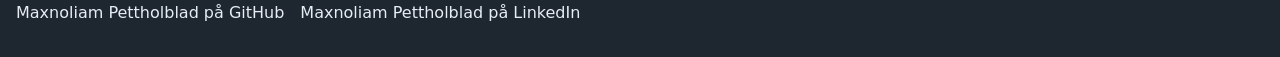
==== commit e9aaed67: "WILLIAM: Fixade lite mer småfel" ====
--- a/html/index.html
+++ b/html/index.html
@@ -4,20 +4,11 @@
   <meta charset="UTF-8">
   <meta name="viewport" content="width=device-width, initial-scale=1">
   <title>Maxnoliam Pettholblad Portfolio</title>
-  <meta name="description" content="Grundläggande information om vem Maxnoliam Pettholblad är och aspirerar att bli.">
+  <meta name="description" content="Maxnoliams startsida, lätt information om vem Maxnoliam är och strävar för att bli">
   <link rel="stylesheet" href="../css/style.css">
   <script src="../js/script.js" defer></script>
 </head>
 <body>
-
-<!--
-En massa random skit kommer dyka upp här för jag har tråkigt, man måste ju underhålla sig på nåt sätt.
-Allt random uppfyller samma krav som det som behövs för slutprodukten, bara att byta ut allt till lite mer seriösare innehåll.
-Får be till gud bara att jag inte glömmer att fixa till nåt innan inlämning.
--->
-
-
-
 
 <!--- Länk som hoppar över info och går rakt till det en anställare behöver veta -->
 <a class="skip-link" href="#main-content">Hoppa till huvudinnehållet</a>
@@ -29,7 +20,7 @@
     <!-- Menyn högst upp som visar kategorier, se till att alla filer finns och att allt ser rätt ut -->
     <!-- Ska vara exakt samma på alla sidor -->
     <nav class="main-menu" aria-label="Huvudmeny">
-      <!-- JS: Visar och döljer menylistan på smala skärmar. Vid klick växlar knappens aria-expanded mellan "false" och "true" och listan med data-js-target="menu" visas eller döljs. Escape-tangenten ska stänga menyn och flytta fokus tillbaka till knappen. -->
+      <!-- JS: Visar och döljer menylistan på smala skärmar. -->
       <button class="main-menu__toggle" type="button" data-js-action="toggle-menu" aria-expanded="false" aria-controls="main-menu-list">Meny</button>
       <ul class="main-menu__list" id="main-menu-list" data-js-target="menu">
         <li class="main-menu__item"><a class="main-menu__link" href="index.html">Hem</a></li>
@@ -44,7 +35,7 @@
 
   <!-- Huvudtexten, "vem är jag?" -->
   <main class="page" id="main-content">
-    <h1 class="page__title">Hej! Jag heter Maxnoliam Pettholblad!</h1>
+    <h1 class="page__title">Maxnoliam Pettholblad</h1>
     <p class="page__intro">Jag studerar IT-Säkerhet och Mjukvarutestning på Högskolan Dalarna Borlänge. Jag strävar efter hållbar, säker och robust kod redan vid första raden.</p>
 
     <section class="topic" aria-labelledby="vem-rubrik">
--- a/css/style.css
+++ b/css/style.css
@@ -552,12 +552,12 @@
 
 /* Behållaren som håller alla projektkort */
 /* CSS Grid för era projektkort (används i projekt.html) */
-.projekt-list {
+.project-list {
     display: grid;
     gap: 1.5rem;
 }
 @media (min-width: 768px) {
-    .projekt-list {
+    .project-list {
         grid-template-columns: repeat(2, 1fr);
     }
 }
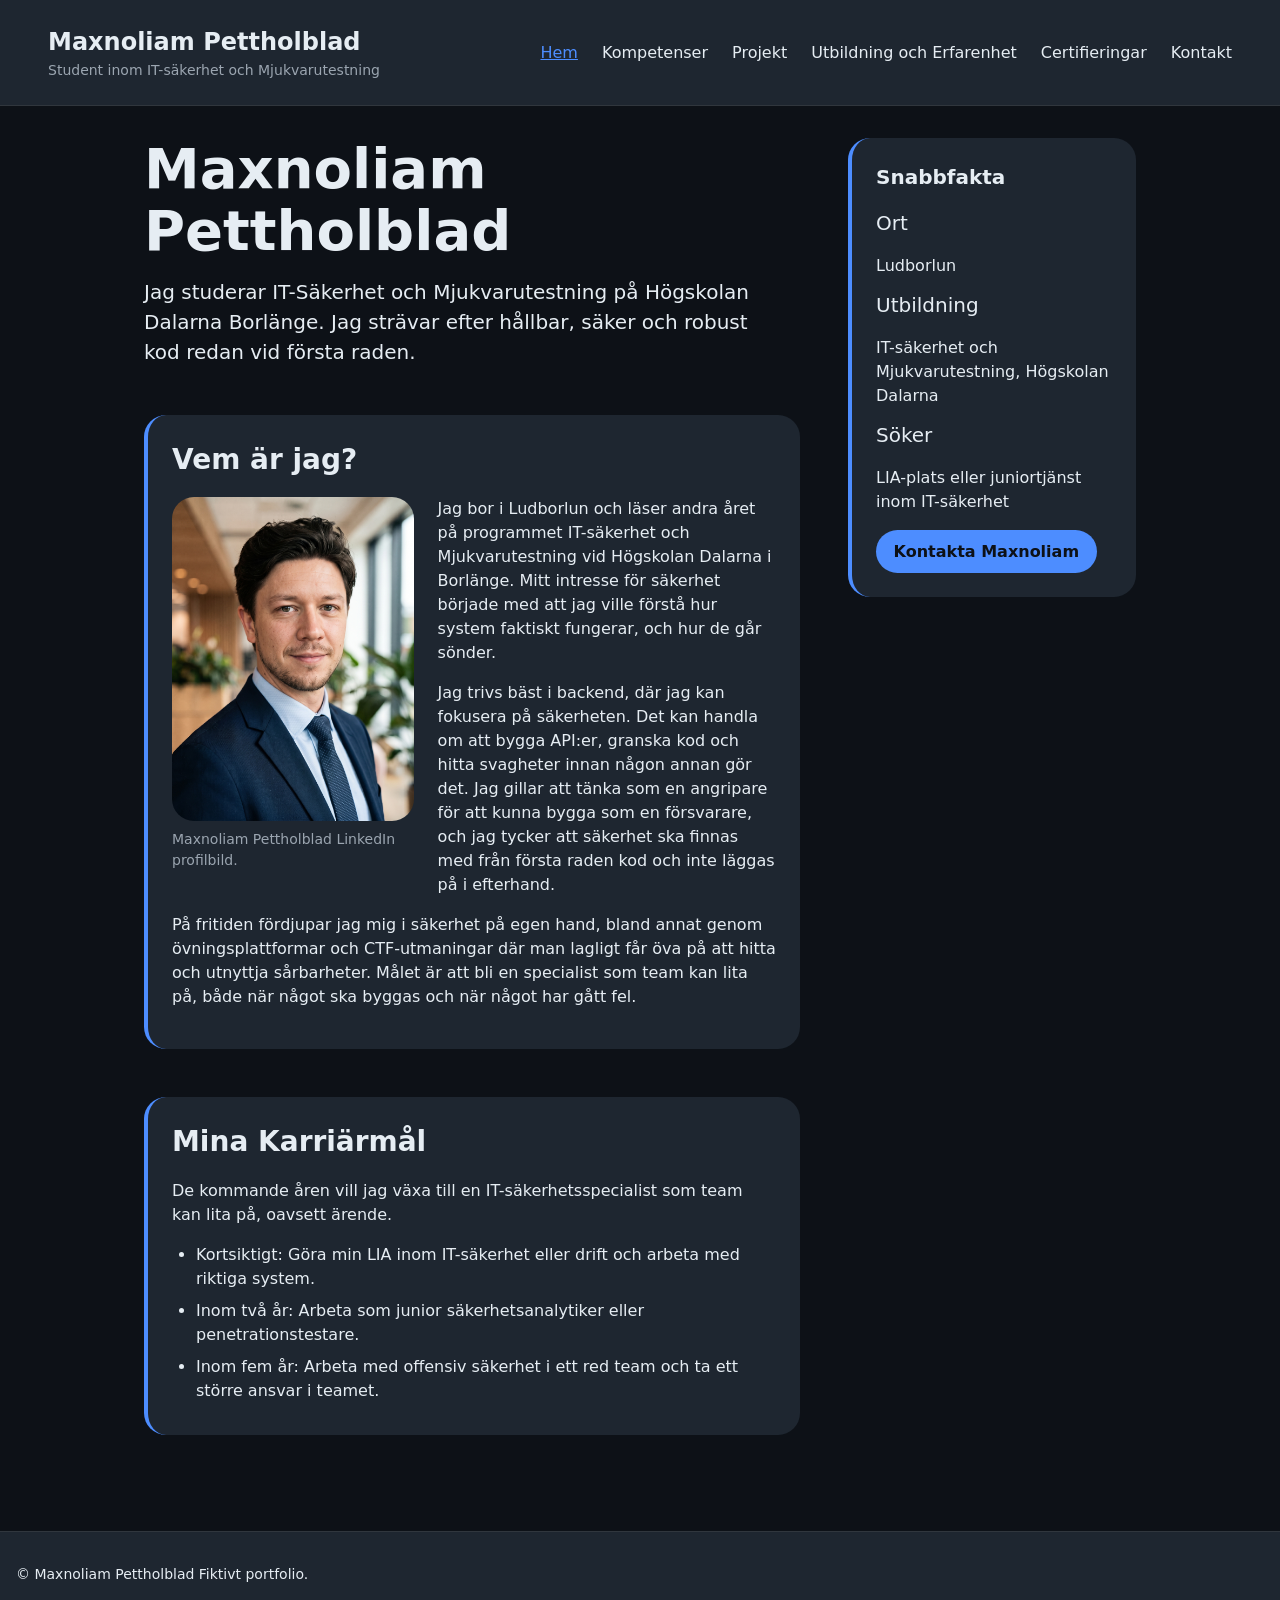
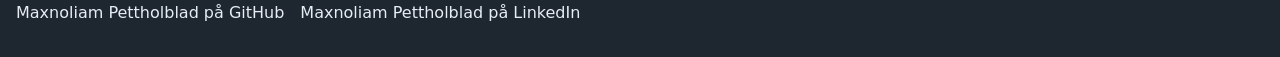
==== commit 328dcc5b: "WILLIAM: Hade glömt använda aria-current="page". finns nu på alla sidor" ====
--- a/html/index.html
+++ b/html/index.html
@@ -23,7 +23,7 @@
       <!-- JS: Visar och döljer menylistan på smala skärmar. -->
       <button class="main-menu__toggle" type="button" data-js-action="toggle-menu" aria-expanded="false" aria-controls="main-menu-list">Meny</button>
       <ul class="main-menu__list" id="main-menu-list" data-js-target="menu">
-        <li class="main-menu__item"><a class="main-menu__link" href="index.html">Hem</a></li>
+        <li class="main-menu__item"><a class="main-menu__link" href="index.html" aria-current="page">Hem</a></li>
         <li class="main-menu__item"><a class="main-menu__link" href="kompetenser.html">Kompetenser</a></li>
         <li class="main-menu__item"><a class="main-menu__link" href="projekt.html">Projekt</a></li>
         <li class="main-menu__item"><a class="main-menu__link" href="utbildning.html">Utbildning och Erfarenhet</a></li>
